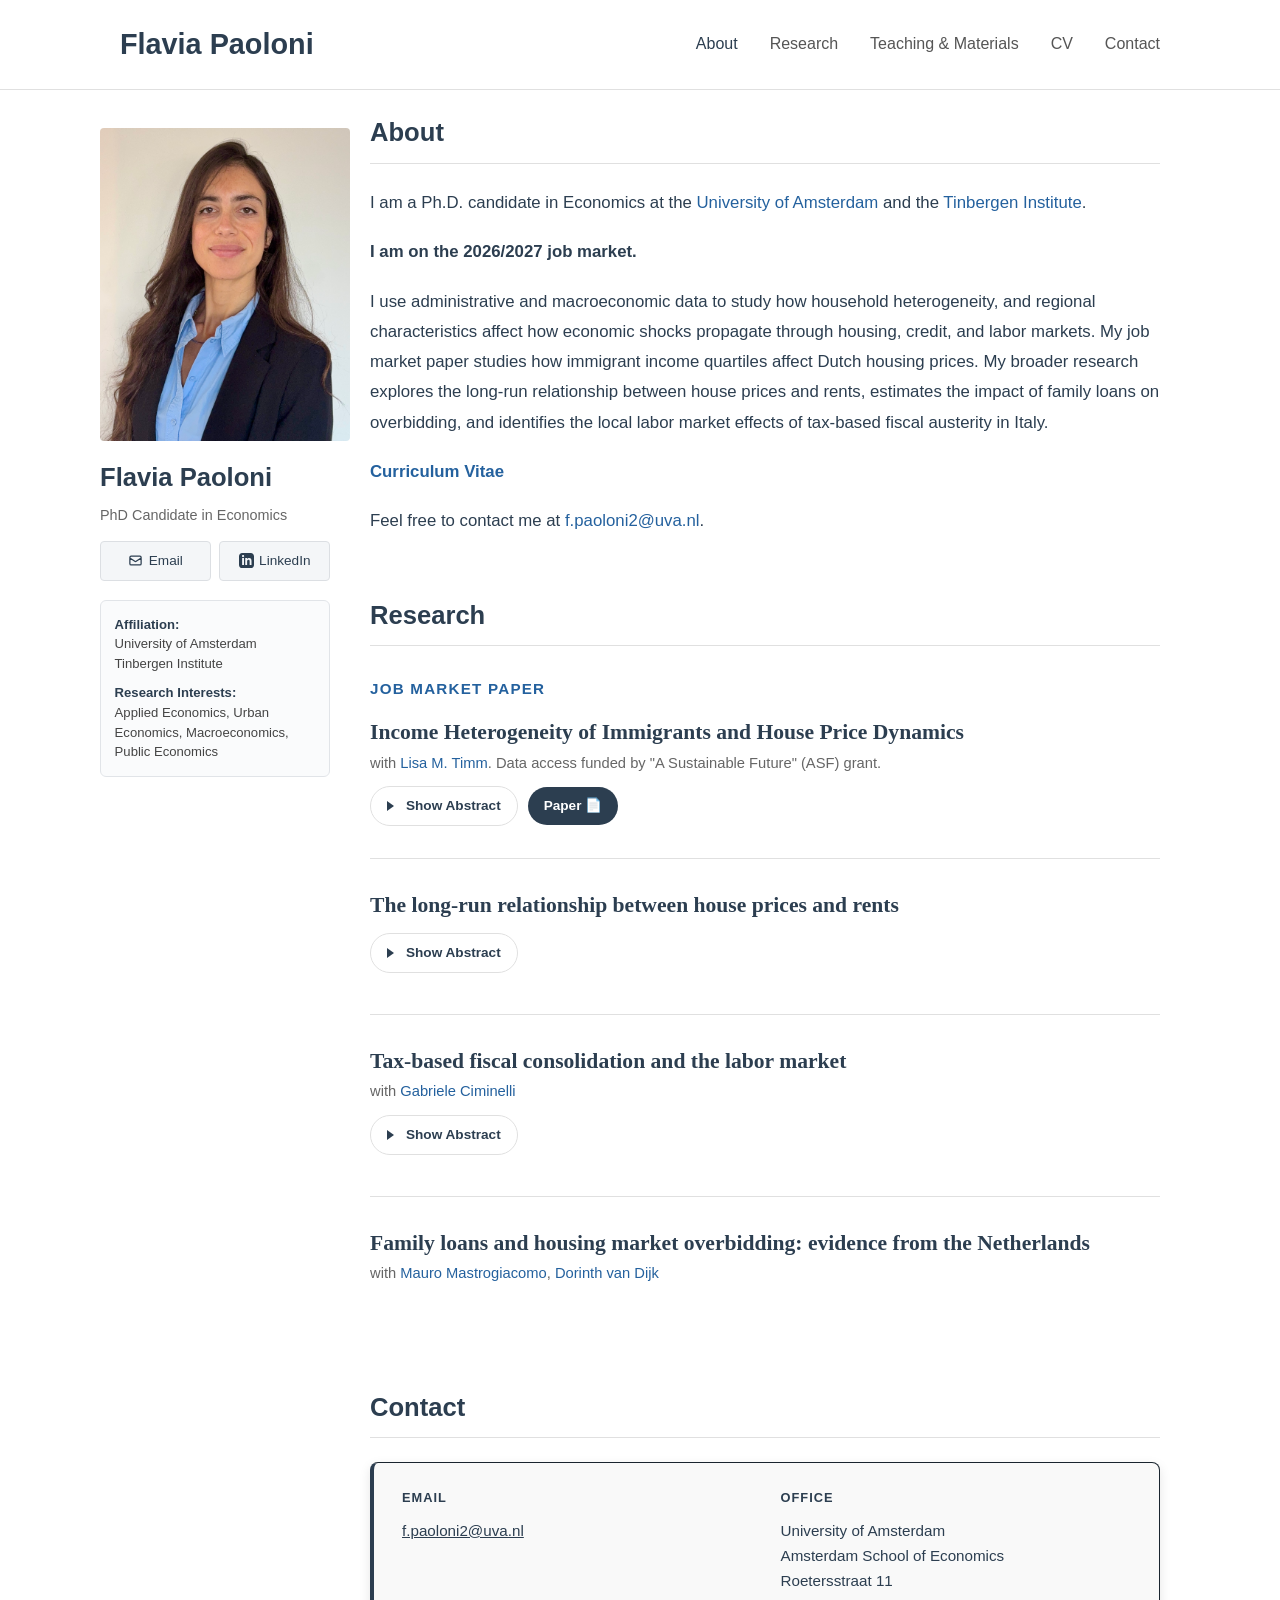
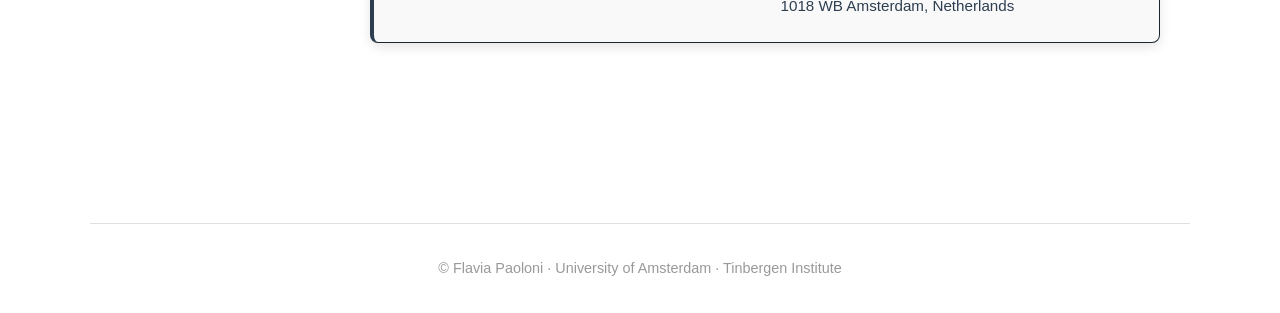
==== index.html @ c8c5df96 "Update index.html" ====
<!DOCTYPE html>
<html lang="en">
<head>
    <meta charset="UTF-8">
    <meta name="viewport" content="width=device-width, initial-scale=1.0">
    <title>Flavia Paoloni</title>
    <meta name="description" content="Flavia Paoloni - PhD Candidate in Economics at the University of Amsterdam">
    <link rel="stylesheet" href="stylesheet.css">
</head>
<body>

<!-- HEADER -->
<header>
    <div class="header-content">
        <div class="site-title"><a href="index.html">Flavia Paoloni</a></div>
        <button class="menu-toggle" onclick="toggleMenu()">☰</button>
        <nav>
            <ul id="navMenu">
                <li><a href="index.html" class="active">About</a></li>
                <li><a href="research.html">Research</a></li>
                <li><a href="teaching.html">Teaching & Materials</a></li>
                <li><a href="cv.html">CV</a></li>
                <li><a href="contact.html">Contact</a></li>
            </ul>
        </nav>
    </div>
</header>

<!-- PAGE LAYOUT -->
<div class="page-layout">

    <!-- SIDEBAR -->
    <aside class="sidebar">
        <img src="paoloni_wb_l.png" alt="Flavia Paoloni" class="profile-photo">
        <h2>Flavia Paoloni</h2>
        <p class="subtitle">PhD Candidate in Economics</p>

        <!-- Sidebar Action Buttons -->
        <div class="sidebar-buttons">
            <a class="sidebar-btn" href="mailto:f.paoloni2@uva.nl">
                <svg class="btn-icon" fill="none" stroke="currentColor" viewBox="0 0 24 24">
                    <path stroke-linecap="round" stroke-linejoin="round" stroke-width="2" d="M3 8l7.89 5.26a2 2 0 002.22 0L21 8M5 19h14a2 2 0 002-2V7a2 2 0 00-2-2H5a2 2 0 00-2 2v10a2 2 0 002 2z"/>
                </svg>
                Email
            </a>
            <a class="sidebar-btn" href="http://www.linkedin.com/in/flavia-paoloni-25b993154" target="_blank">
                <svg class="btn-icon" fill="currentColor" viewBox="0 0 24 24">
                    <path d="M19 0h-14c-2.761 0-5 2.239-5 5v14c0 2.761 2.239 5 5 5h14c2.762 0 5-2.239 5-5v-14c0-2.761-2.238-5-5-5zm-11 19h-3v-11h3v11zm-1.5-12.268c-.966 0-1.75-.79-1.75-1.764s.784-1.764 1.75-1.764 1.75.79 1.75 1.764-.783 1.764-1.75 1.764zm13.5 12.268h-3v-5.604c0-3.368-4-3.113-4 0v5.604h-3v-11h3v1.765c1.396-2.586 7-2.777 7 2.476v6.759z"/>
                </svg>
                LinkedIn
            </a>
        </div>

        <!-- Academic Info Box -->
        <div class="sidebar-box">
            <p><strong>Affiliation:</strong><br>University of Amsterdam<br>Tinbergen Institute</p>
            <p style="margin-top: 0.6rem;"><strong>Research Interests:</strong><br>Applied Economics, Urban Economics, Macroeconomics, Public Economics </p>
        </div>
    </aside>

    <!-- MAIN CONTENT -->
    <div class="content">

        <!-- ABOUT SECTION -->
        <section id="about">
            <h2>About</h2>
            <p>I am a Ph.D. candidate in Economics at the <a href="https://ase.uva.nl/content/sections/macro-and-international-economics/macro-and-international-economics.html" target="_blank">University of Amsterdam</a> and the <a href="https://tinbergen.nl/home" target="_blank">Tinbergen Institute</a>. 
                <p><strong> I am on the 2026/2027 job market.</strong> </p>
                
               <!-- My research focuses on housing markets, immigration, and fiscal policy.</p> -->
            <p>I use administrative and macroeconomic data to study how household heterogeneity, and regional characteristics affect how economic shocks propagate through housing, credit, and labor markets. 
                My job market paper studies how immigrant income quartiles affect Dutch housing prices. My broader research explores the long-run relationship between house prices and rents, estimates the impact of family loans on overbidding, and identifies the local labor market effects of tax-based fiscal austerity in Italy.</p>
               <!--  housing markets and fiscal policy. My research examines the relationship between house prices and rents, the role of socio-economic factors and credit conditions in the Dutch housing market, and the effects of tax-based consolidation on local labour markets in Italy.</p> -->
            <p> <a href="cv.html"><strong>Curriculum Vitae</strong></a></p>
            <p>Feel free to contact me at <a href="mailto:f.paoloni2@uva.nl" target="_blank">f.paoloni2@uva.nl</a>.</p>
        </section>
<!-- RESEARCH SECTION -->
<section id="research">
    <h2>Research</h2>

     <!-- JOB MARKET PAPER SUBHEADING -->
    <h3 style="font-family: var(--font-sans); font-size: 0.95rem; font-weight: 700; text-transform: uppercase; letter-spacing: 0.08em; color: var(--accent-color, #24619e); margin: 30px 0 15px;">
        Job Market Paper
    </h3>
    
   <!-- PAPER 1 -->
    <div class="paper-item">
    <!-- Paper Title -->
    <div class="paper-title">Income Heterogeneity of Immigrants and House Price Dynamics</div>
    
    <!-- Authors -->
    <div class="paper-authors">
        with <a href="https://sites.google.com/view/lmtimm/about" target="_blank">Lisa M. Timm</a>.
        Data access funded by "A Sustainable Future" (ASF) grant.
    </div>
    
    <!-- Action Buttons Row (Side-by-Side Horizontal Flex) -->
    <div class="draft-button" style="display: flex; gap: 10px; align-items: center; margin-top: 10px;">
        
        <!-- Abstract Toggle Button -->
        <div class="abstract-container" style="margin: 0; border: none; background: none; box-shadow: none;">
            <div class="abstract-header" onclick="this.classList.toggle('expanded'); var content = this.closest('.paper-item').querySelector('.abstract-content'); content.style.display = content.style.display === 'block' ? 'none' : 'block';" style="display: inline-flex; align-items: center; gap: 8px; border: 1px solid var(--border-color, #e0e0e0); border-radius: 9999px; padding: 7px 16px; background: #ffffff; cursor: pointer;">
                <span class="arrow"></span><span class="toggle-text"></span>
            </div>
        </div>

        <!-- Paper Link Button -->
        <a href="your-paper-link.pdf" class="paper-link-btn" target="_blank">Paper 📄</a>
        
    </div>
             
    <!-- Expandable Abstract Box (Appears below the buttons only when clicked) -->
    <div class="abstract-content" style="display: none; margin-top: 15px; border: 1px solid #e0e0e0; border-radius: 8px; padding: 18px 22px; background: #ffffff;">
        <p>This paper examines how the income heterogeneity of immigrants affects local house price dynamics and neighborhood composition.</p>
       This paper examines how the income composition of immigrant inflows affects local house price growth in the Netherlands. Using administrative microdata from 2006 to 2020, we distinguish immigrants into four income groups and estimate their effects on property values and transaction-based house prices.  To address potential endogeneity in residential location choices, we employ a shift-share instrumental variable strategy based on historical settlement patterns interacted with national immigration shocks by origin and income group. We find heterogeneity depending on immigrant income, geographic location, and the time horizon analyzed. 
        In the short run, middle-low-income immigrant inflows increase annual property-value growth by approximately 0.17–0.20 percentage points, while low-income inflows reduce it by approximately 0.05–0.06 percentage points.
        These patterns appear primarily in less urban municipalities. Medium-run estimates suggest weaker subsequent property-value growth, consistent with residential adjustment. Native population responses vary across immigrant income groups, but the evidence does not establish native out-migration as the primary mechanism behind the estimated house price effects. 
Overall, the findings show that aggregate estimates can mask important differences in the local housing-price effects of immigration.
    </div>
</div>
    
    <!-- PAPER 2 -->
    <div class="paper-item">
        <div class="paper-title">The long-run relationship between house prices and rents</div>
        <div class="paper-authors"></div>
        
        <!-- Action Buttons Row -->
        <div class="draft-button">
            <!-- Abstract Toggle Button -->
            <div class="abstract-container" style="margin: 0; display: inline-block; border: none; background: none; box-shadow: none;">
                <div class="abstract-header" onclick="this.classList.toggle('expanded'); var content = this.closest('.paper-item').querySelector('.abstract-content'); content.style.display = content.style.display === 'block' ? 'none' : 'block';" style="border: white-space: nowrap; 1px solid var(--border-color); border-radius: 9999px; padding: 7px 16px; background: var(--primary-bg);">
                    <span class="arrow"></span><span class="toggle-text"></span>
                </div>
            </div>
        </div>
               
        <!-- Expandable Abstract Content Box -->
        <div class="abstract-content" style="margin-top: 15px; display: none; border: 1px solid var(--border-color); border-radius: 8px; padding: 18px 22px; background: #ffffff;">
            <p>I test whether house prices and rents are related in the long and short run using a new quarterly dataset for 18 OECD countries from 1968 to 2021. If agents treat houses as assets, annual rents correspond to the yearly net present value of house expenses, a function of prices. It follows that house prices and rents should be positively related. I find evidence of cointegration in only half of countries using Johansen tests. I observe a negative response of rents to a positive shock in house prices. Two factors might explain these results: heterogeneity in house quality reducing dwellings' comparability, and rental sector size relieving demand pressure on rental prices.</p>
            
        </div>
    </div>

    <!-- PAPER 3 -->
    <div class="paper-item">
        <div class="paper-title">Tax-based fiscal consolidation and the labor market</div>
        <div class="paper-authors">
            with <a href="https://sites.google.com/view/gabrieleciminelli" target="_blank">Gabriele Ciminelli</a>
        </div>
        
        <!-- Action Buttons Row -->
        <div class="draft-button">
            <!-- Abstract Toggle Button -->
            <div class="abstract-container" style="margin: 0; display: inline-block; border: none; background: none; box-shadow: none;">
                <div class="abstract-header" onclick="this.classList.toggle('expanded'); var content = this.closest('.paper-item').querySelector('.abstract-content'); content.style.display = content.style.display === 'block' ? 'none' : 'block';" style="border: 1px solid var(--border-color); border-radius: 9999px; padding: 7px 16px; background: var(--primary-bg);">
                    <span class="arrow"></span><span class="toggle-text"></span>
                </div>
            </div>
        </div>
               
        <!-- Expandable Abstract Content Box -->
        <div class="abstract-content" style="margin-top: 15px; display: none; border: 1px solid var(--border-color); border-radius: 8px; padding: 18px 22px; background: #ffffff;">
            <p>This paper examines the labor market consequences of tax-based fiscal consolidation in Italy over the period 2006–2019. Exploiting municipality-level data on personal income tax declarations and labor market outcomes across 610 local labor markets (LLMs), combined with the narrative fiscal shock series of Alesina, Favero, and Giavazzi (2020), we estimate impulse response functions using local projections instrumented by a Bartik shift-share design. Our identification strategy leverages cross-sectional variation in pre-existing tax intensity interacted with nationally-determined consolidation shocks, isolating the causal effects of direct tax increases from endogenous responses to local business cycles. The results reveal a one-percentage-point increase in direct taxes raises unemployment and suppresses employment rates over a four-year horizon.</p>
        </div>
    </div>

    <!-- PAPER 4 -->
    <div class="paper-item">
        <div class="paper-title">Family loans and housing market overbidding: evidence from the Netherlands</div>
        <div class="paper-authors">
            with <a href="https://sites.google.com/view/mauromastrogiacomo/home" target="_blank">Mauro Mastrogiacomo</a>, <a href="https://www.dnb.nl/en/research/personal-pages/dorinth-van-dijk/" target="_blank">Dorinth van Dijk</a>
        </div>


    </div>

</section>

        <!-- CONTACT SECTION -->
        <section id="contact">
            <h2>Contact</h2>
            <div class="contact-card">
                <div class="contact-item">
                    <h3>Email</h3>
                    <p><a href="mailto:f.paoloni2@uva.nl">f.paoloni2@uva.nl</a></p>
                </div>
                <div class="contact-item">
                    <h3>Office</h3>
                    <p>
                        University of Amsterdam<br>
                        Amsterdam School of Economics<br>
                        Roetersstraat 11<br>
                        1018 WB Amsterdam, Netherlands
                    </p>
                </div>
            </div>
        </section>

    </div><!-- /.content -->
</div><!-- /.page-layout -->

<footer>
    © Flavia Paoloni · University of Amsterdam · Tinbergen Institute
</footer>

<script>
    // 1. Mobile navigation menu toggle
    function toggleMenu() {
        var menu = document.getElementById('navMenu');
        if (menu) {
            menu.classList.toggle('active');
        }
    }

    // 2. Click-only abstract toggle logic
    document.addEventListener('click', function(e) {
        const toggle = e.target.closest('.abstract-toggle');
        if (toggle) {
            e.preventDefault();
            const paperItem = toggle.closest('.paper-item');
            if (paperItem) {
                paperItem.classList.toggle('open');
            }
        }
    });
</script>

</body>
</html>
---- stylesheet.css ----
/* ==========================================================================
   1. RESET & BASE STYLES
   ========================================================================== */
* {
    margin: 0;
    padding: 0;
    box-sizing: border-box;
}

html {
    scroll-behavior: smooth;
    overflow-y: scroll; /* Prevents layout shifting when switching pages */
}

body {
    font-family: -apple-system, BlinkMacSystemFont, "Segoe UI", Roboto, "Helvetica Neue", Arial, sans-serif;
    line-height: 1.75;
    color: #2c3e50;
    background-color: #ffffff;
    -webkit-font-smoothing: antialiased;
    -moz-osx-font-smoothing: grayscale;
}


/* ==========================================================================
   2. HEADER & NAVIGATION
   ========================================================================== */
header {
    background-color: #ffffff;
    border-bottom: 1px solid #e0e0e0;
    position: fixed;
    top: 0;
    left: 0;
    right: 0;
    z-index: 1000;
}

.header-content {
    max-width: 1100px;
    margin: 0 auto;
    padding: 1.2rem 30px;
    display: flex;
    justify-content: space-between;
    align-items: center;
}

.site-title {
    font-size: 1.8rem;
    font-weight: 600;
    color: #2c3e50;
}

.site-title a {
    text-decoration: none;
    color: inherit;
}

nav ul {
    list-style: none;
    display: flex;
    gap: 2rem;
}

nav a {
    text-decoration: none;
    color: #555555;
    font-size: 1rem;
    transition: color 0.3s;
}

nav a:hover,
nav a.active {
    color: #2c3e50;
    font-weight: normal;
}

.menu-toggle {
    display: none;
    background: none;
    border: none;
    font-size: 1.5rem;
    cursor: pointer;
    color: #2c3e50;
}


/* ==========================================================================
   3. PAGE LAYOUT & SIDEBAR
   ========================================================================== */
.page-layout {
    display: flex;
    max-width: 1100px;
    margin: 0 auto;
    padding-top: 5rem;
    align-items: flex-start;
    justify-content: flex-start;
    gap: 20px;
}

.sidebar {
    width: 250px;
    padding: 40px 10px 30px 10px;
    position: sticky;
    top: 5.5rem;
    align-self: flex-start;
    flex-shrink: 0;
    text-align: left;
}

.profile-photo {
    width: 250px;
    max-width: 300px;
    height: auto;
    border-radius: 4px;
    margin-bottom: 14px;
    display: block;
    object-fit: cover;
}

.sidebar h2 {
    font-size: 1.6rem;
    font-weight: 600;
    color: #2c3e50;
    margin-bottom: 0.2rem;
}

.sidebar .subtitle {
    font-size: 0.9rem;
    color: #666666;
    margin-bottom: 0.6rem;
}

/* Sidebar Action Buttons */
.sidebar-buttons {
    display: flex;
    gap: 0.5rem;
    margin-top: 0.8rem;
    margin-bottom: 1.2rem;
    width: 100%;
}

.sidebar-btn {
    display: inline-flex;
    align-items: center;
    justify-content: center;
    gap: 0.35rem;
    flex: 1;
    padding: 0.45rem 0.6rem;
    background-color: #f4f6f8;
    color: #2c3e50;
    border: 1px solid #dcdfe3;
    border-radius: 4px;
    font-size: 0.85rem;
    font-weight: 500;
    text-decoration: none;
    transition: all 0.2s ease;
}

.sidebar-btn:hover {
    background-color: #24619e; */3498db */
    color: #ffffff;
    border-color: #24619e;
}

.btn-icon {
    width: 15px;
    height: 15px;
    flex-shrink: 0;
}

/* Academic Info Card under profile photo */
.sidebar-box {
    background-color: #fafbfc;
    border: 1px solid #e1e4e8;
    border-radius: 6px;
    padding: 0.85rem;
    font-size: 0.82rem;
    line-height: 1.5;
    color: #444;
}

.sidebar-box strong {
    color: #2c3e50;
}

/* Old Contact Icons (if used elsewhere) */
.contact-icons {
    display: flex;
    flex-direction: row;
    justify-content: center !important;
    align-items: center;
    gap: 0.8rem;
    margin-top: 0.5rem;
    width: 100% !important;
    text-align: center !important;
}

.contact-icon {
    width: 26px;
    height: 26px;
    flex-shrink: 0;
    transition: opacity 0.2s;
}

.contact-icon:hover {
    opacity: 0.75;
}


/* ==========================================================================
   4. MAIN CONTENT AREA & SECTIONS
   ========================================================================== */
.content {
    flex: 1;
    padding: 30px 20px 60px 10px;
    max-width: 820px;
}

section {
    margin-bottom: 3.5rem;
    scroll-margin-top: 6rem;
}

section h2 {
    font-size: 1.6rem;
    font-weight: 600;
    color: #2c3e50;
    margin-bottom: 1.5rem;
    padding-bottom: 0.5rem;
    border-bottom: 1px solid #e0e0e0;
}

.content p {
    font-size: 1.05rem;
    line-height: 1.8;
    margin-bottom: 1.2rem;
    color: #2c3e50;
}

.content a {
    color: #24619e;
    text-decoration: none;
}

.content a:hover {
    text-decoration: underline;
}

/* ==========================================================================
   RESEARCH & PAPER ITEMS (White Background & Modern Clean Integration)
   ========================================================================== */

/* Force clean white background across the layout */
html.modern-layout,
.modern-body,
body {
  background-color: #ffffff !important;
  --primary-bg: #ffffff !important;
  --secondary-bg: #f9f9f9 !important;
  --tertiary-bg: #f1f3f5 !important;
  --border-color: #e0e0e0 !important;
}

.paper-item {
  margin-bottom: 2.5rem;
  padding-bottom: 2rem;
  border-bottom: 1px solid var(--border-color);
  transition: all 0.3s ease;
}

.paper-item:last-child {
  border-bottom: none;
  margin-bottom: 0;
}

/* Big, prominent paper title */
.paper-title {
  font-family: var(--font-serif, Georgia, serif);
  font-size: 1.35rem; /* Made larger and bolder */
  font-weight: 700;
  color: #2c3e50;
  margin-bottom: 0.35rem;
  line-height: 1.35;
}

.paper-title a {
  color: inherit;
  text-decoration: none;
}

.paper-title a:hover {
  color: #24619e;
}

.paper-authors {
  font-family: -apple-system, BlinkMacSystemFont, "Segoe UI", Roboto, sans-serif;
  color: #666666;
  font-size: 0.92rem;
  margin-bottom: 0.8rem;
  line-height: 1.4;
}

.paper-authors a {
  color: #24619e;
  text-decoration: none;
}

.paper-authors a:hover {
  text-decoration: underline;
}

/* Abstract Container & Toggles placed right under the title/authors */
.abstract-container {
  margin: 12px 0 0 0;
  border: 1px solid #e0e0e0;
  border-radius: 8px;
  background: #fdfdfd;
  transition: all 0.3s ease;
  overflow: hidden;
  box-shadow: 0 2px 6px rgba(0, 0, 0, 0.03);
}

.abstract-container:hover {
  border-color: #24619e;
}

.abstract-header {
  padding: 10px 16px;
  cursor: pointer;
  font-family: -apple-system, BlinkMacSystemFont, "Segoe UI", Roboto, sans-serif;
  font-weight: 600;
  font-size: 0.88rem;
  color: #2c3e50;
  display: flex;
  align-items: center;
  gap: 8px;
  transition: background 0.2s, color 0.2s;
  user-select: none;
  background: #f8f9fa;
}

.abstract-header:hover {
  background: #f1f3f5;
  color: #24619e;
}

.abstract-header .arrow {
  width: 0;
  height: 0;
  border-top: 5px solid transparent;
  border-bottom: 5px solid transparent;
  border-left: 7px solid #2c3e50;
  display: inline-block;
  vertical-align: middle;
  transition: transform 0.2s ease-in-out;
  margin-right: 4px;
}

.abstract-header.expanded .arrow {
  transform: rotate(90deg);
}

/* Abstract Content Body */
.abstract-content {
  display: none;
  padding: 18px 22px;
  font-family: var(--font-serif, Georgia, serif);
  color: #444444;
  font-size: 1.02rem;
  line-height: 1.7;
  text-align: justify;
  background-color: #ffffff;
  border-top: 1px solid #e0e0e0;
}

/* Research Plots & Figures inside abstracts */
.abstract-figure,
.paper-plot-img {
  margin: 16px auto 8px;
  text-align: center;
  max-width: 100%;
}

.abstract-figure img,
.paper-plot-img img {
  display: block;
  width: 100%;
  max-width: 500px;
  height: auto;
  margin: 0 auto;
  border-radius: 6px;
  border: 1px solid #e0e0e0;
  box-shadow: 0 4px 12px rgba(0, 0, 0, 0.06);
}

/* ==========================================================================
   PAPER BANNER & TOGGLE STYLING
   ========================================================================== */

/* ==========================================================================
   PAPER TOGGLE STYLING (Strictly Left-Aligned)
   ========================================================================== */

.paper-item {
  margin-bottom: 2rem;
}

.abstract-container {
  margin: 12px 0 0 0;
  border: 1px solid #e0e0e0;
  border-radius: 8px;
  background: #fdfdfd;
  transition: all 0.3s ease;
  overflow: hidden;
  box-shadow: 0 2px 6px rgba(0, 0, 0, 0.03);
}

.abstract-container:hover {
  border-color: #24619e;
}

.abstract-header {
  padding: 10px 16px;
  cursor: pointer;
  font-family: -apple-system, BlinkMacSystemFont, "Segoe UI", Roboto, sans-serif;
  font-weight: 600;
  font-size: 0.88rem;
  color: #2c3e50;
  display: flex;
  align-items: center;
  justify-content: flex-start !important; /* Forces all children to the left */
  gap: 8px;
  transition: background 0.2s, color 0.2s;
  user-select: none;
  background: #f8f9fa;
  width: 100%;
}

.abstract-header:hover {
  background: #f1f3f5;
  color: #24619e;
}


.abstract-header .arrow {
  width: 0;
  height: 0;
  border-top: 5px solid transparent;
  border-bottom: 5px solid transparent;
  border-left: 7px solid #2c3e50;
  display: inline-block;
  vertical-align: middle;
  transition: transform 0.2s ease-in-out;
  margin-right: 4px;
  flex-shrink: 0;
}

.abstract-header.expanded .arrow {
  transform: rotate(90deg);
}

.abstract-content {
  display: none;
  padding: 18px 22px;
  font-family: var(--font-serif, Georgia, serif);
  color: #444444;
  font-size: 1.02rem;
  line-height: 1.7;
  text-align: justify;
  background-color: #ffffff;
  border-top: 1px solid #e0e0e0;
}

/* Shared styling for both the abstract toggle and draft button */
.action-btn, 
.abstract-header {
  display: inline-flex;
  align-items: center;
  gap: 8px;
  padding: 8px 16px;
  font-family: -apple-system, BlinkMacSystemFont, "Segoe UI", Roboto, sans-serif;
  font-weight: 600;
  font-size: 0.85rem;
  color: #2c3e50;
  background: #f8f9fa;
  border: 1px solid #e0e0e0;
  border-radius: 8px;
  cursor: pointer;
  text-decoration: none;
  transition: all 0.2s ease;
  user-select: none;
}

.action-btn:hover, 
.abstract-header:hover {
  background: #f1f3f5;
  color: #24619e;
  border-color: #24619e;
}

/* Research Paper Link Button (Matches CV Button style) */
.paper-link-btn {
  display: inline-flex;
  align-items: center;
  background-color: #2c3e50 !important;
  color: #ffffff !important;
  padding: 7px 16px; /* Slightly compact for the paper action row */
  border-radius: 9999px !important; /* Fully rounded pill style */
  text-decoration: none;
  font-family: -apple-system, BlinkMacSystemFont, "Segoe UI", Roboto, sans-serif;
  font-weight: 600;
  font-size: 0.85rem;
  transition: background-color 0.2s ease;
}

.paper-link-btn:hover {
  background-color: #1a252f !important;
  color: #ffffff !important;
}
/* --- Desktop Default --- */
.abstract-header .toggle-text::before {
    content: "Show Abstract";
}

.abstract-header.expanded .toggle-text::before {
    content: "Hide Abstract";
}
/* ==========================================================================
   6. CV PAGE STYLING
   ========================================================================== */
.cv-container {
    max-width: 800px;
    margin: 0 auto;
    padding: 20px 0;
}

/* CV Download Button (Updated to round pill shape) */
.cv-download-btn {
  display: inline-flex;
  align-items: center;
  background-color: #2c3e50 !important;
  color: #ffffff !important;
  padding: 10px 20px;
  border-radius: 9999px !important; /* Fully rounded pill style */
  text-decoration: none;
  font-weight: 600;
  font-size: 0.95rem;
  transition: background-color 0.2s ease;
}

.cv-download-btn:hover {
  background-color: #1a252f !important;
  color: #ffffff !important;
}

.pdf-wrapper {
    width: 100%;
    margin-top: 1rem;
}

.cv-section-title {
    font-size: 1.3rem;
    font-weight: 600;
    color: #2c3e50;
    margin-top: 2rem;
    margin-bottom: 1rem;
    border-bottom: 1px solid #e0e0e0;
    padding-bottom: 0.3rem;
}


/* ==========================================================================
   7. CONTACT SECTION & CARDS
   ========================================================================== */
.contact-card {
    background-color: #f9f9f9;
    border: 1px solid #1a252f;
    border-left: 4px solid #2c3e50;
    border-radius: 8px;
    padding: 24px 28px;
    display: grid;
    grid-template-columns: 1fr 1fr;
    gap: 28px;
    box-shadow: 0 4px 12px rgba(0, 0, 0, 0.1);
    color: #2c3e50;
}

.contact-item h3 {
    margin: 0 0 8px 0;
    font-size: 0.8rem;
    text-transform: uppercase;
    letter-spacing: 0.08em;
    color: #2c3e50;
    font-family: -apple-system, BlinkMacSystemFont, "Segoe UI", Roboto, sans-serif;
    font-weight: 700;
}

.contact-item p {
    margin: 0;
    font-size: 0.95rem;
    line-height: 1.65;
    color: #2c3e50;
}

.contact-item a {
    color: #2c3e50;
    text-decoration: underline;
    font-weight: 500;
    transition: opacity 0.2s ease;
}

.contact-item a:hover {
    opacity: 0.85;
}


/* ==========================================================================
   8. FOOTER
   ========================================================================== */
footer {
    max-width: 1100px;
    margin: 4rem auto 0;
    padding: 2rem 30px;
    text-align: center;
    border-top: 1px solid #e0e0e0;
    color: #999999;
    font-size: 0.9rem;
}


/* ==========================================================================
   2. MOBILE RESPONSIVE STYLES (Properly unified block)
   ========================================================================== */
/* ==========================================================================
   MOBILE RESPONSIVE STYLES
   ========================================================================== */
@media (max-width: 768px) {

    .header-content {
        padding: 1rem;
    }

    .menu-toggle {
        display: block;
        cursor: pointer;
    }

    nav ul {
        display: none;
        position: absolute;
        top: 100%;
        left: 0;
        right: 0;
        background: #ffffff;
        flex-direction: column;
        padding: 1rem 1.5rem;
        box-shadow: 0 4px 10px rgba(0,0,0,0.1);
        gap: 0;
        border-bottom: 1px solid #e0e0e0;
        z-index: 999;
    }

    nav ul.active {
        display: flex;
    }

    nav li {
        padding: 0.8rem 0;
        border-bottom: 1px solid #f0f0f0;
    }

    nav li:last-child {
        border-bottom: none;
    }

    .page-layout {
        flex-direction: column;
        padding-top: 4rem;
        gap: 0;
    }

    .sidebar {
        width: 100%;
        position: static;
        padding: 2rem 20px 1rem;
        text-align: center;
        border-bottom: 1px solid #e0e0e0;
    }

    .profile-photo {
        margin: 0 auto 12px;
        width: 180px;
    }

    .sidebar-buttons {
        justify-content: center;
        max-width: 280px;
        margin: 0.8rem auto 1rem;
    }

    .sidebar-box {
        max-width: 280px;
        margin: 0 auto;
        text-align: left;
    }

    /* CV Mobile Adjustments */
    .cv-table, .cv-table tr, .cv-table td {
        display: block;
        width: 100% !important;
    }
    
    .cv-table td {
        padding: 4px 0 !important;
    }

    .cv-section {
        margin-bottom: 1.5rem;
    }
    
    .cv-row {
        display: flex;
        flex-direction: column;
        margin-bottom: 1rem;
    }

    .cv-date {
        font-weight: bold;
        color: #555;
        margin-bottom: 0.2rem;
    }

    .pdf-wrapper {
        display: none;
    }

    .cv-download-btn {
        display: block;
        text-align: center;
        width: 100%;
        box-sizing: border-box;
    }

    /* --- RESEARCH & BANNER MOBILE ADJUSTMENTS --- */
    .paper-item {
        margin-bottom: 1.5rem;
    }

    /* Adjust abstract banner box for phone screens */
    .abstract-header {
        padding: 12px 14px;
        flex-direction: column; /* Stacks title & toggle neatly on narrow screens */
        align-items: flex-start;
        gap: 8px;
    }

    .banner-title {
        font-size: 1.05rem;
        line-height: 1.35;
    }

    .banner-authors {
        font-size: 0.82rem;
    }

    .toggle-action {
        align-self: flex-start;
        font-size: 0.75rem;
        margin-top: 2px;
    }

    .abstract-content,
    .abstract {
        padding: 14px 16px;
        font-size: 0.95rem;
        line-height: 1.6;
    }

    /* Force research plots to scale smoothly within mobile margins */
    .paper-plot-img,
    .abstract-figure {
        width: 100%;
        max-width: 100%;
        margin: 12px 0 0;
    }

    .protected-plot,
    .paper-plot-img img {
        width: 100%;
        height: auto;
        max-width: 100%;
    }

   .draft-button {
        flex-wrap: nowrap !important;
        gap: 8px !important;
    }

    /* Ensure the abstract button stays horizontal inside (no vertical stacking) */
    .abstract-header {
        flex-direction: row !important;
        padding: 6px 12px !important;
        font-size: 0.8rem !important;
    }

   .abstract-header {
        flex-direction: row !important;
        align-items: center !important;
        padding: 8px 14px !important;
        font-size: 0.82rem !important;
        gap: 8px !important;
    }

    /* Override the text to always just be "Abstract" on mobile */
    .abstract-header .toggle-text::before,
    .abstract-header.expanded .toggle-text::before {
        content: "Abstract" !important;
    }
    /* ------------------------------------------ */

    /* Adjust the paper link button to match size nicely on mobile */
    .paper-link-btn {
        padding: 6px 12px !important;
        font-size: 0.8rem !important;
        white-space: nowrap;
    }
   
    /* --- CONTACT CARD MOBILE ADJUSTMENTS --- */
    .contact-card {
        grid-template-columns: 1fr;
        gap: 20px;
        padding: 20px 18px;
        width: 100%;
        box-sizing: border-box;
    }

    .contact-icons {
        justify-content: center;
    }

    .content {
        padding: 2rem 15px 3rem;
        max-width: 100%;
        margin-left: 0;
    }

    section h2 {
        font-size: 1.4rem;
    }
}
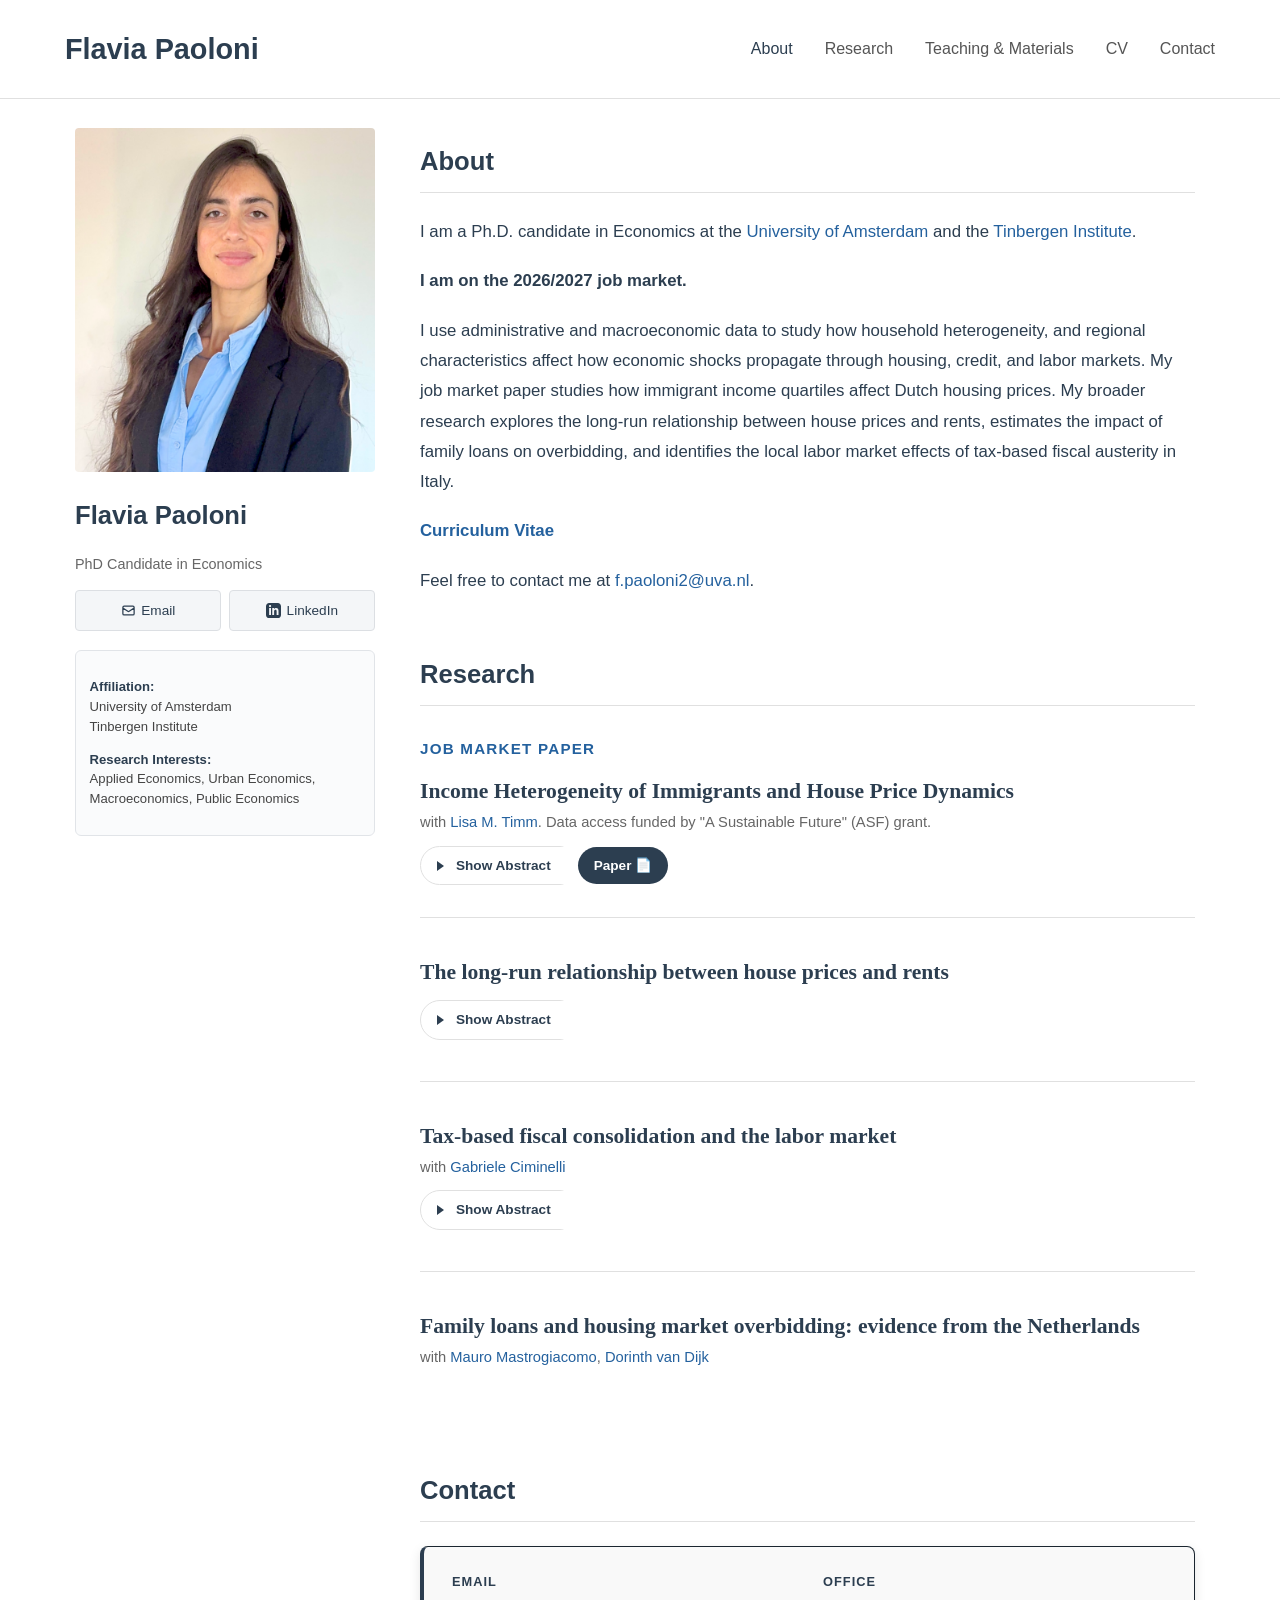
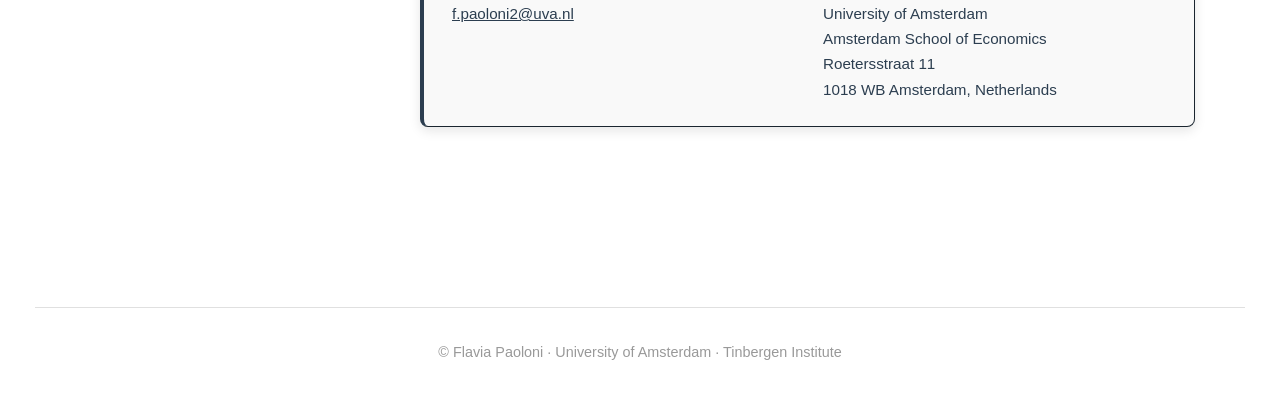
==== commit defc4823: "Update profile photo in sidebar" ====
--- a/index.html
+++ b/index.html
@@ -31,7 +31,7 @@
 
     <!-- SIDEBAR -->
     <aside class="sidebar">
-        <img src="paoloni_wb_l.png" alt="Flavia Paoloni" class="profile-photo">
+        <img src="website.png" alt="Flavia Paoloni" class="profile-photo">
         <h2>Flavia Paoloni</h2>
         <p class="subtitle">PhD Candidate in Economics</p>
 
--- a/stylesheet.css
+++ b/stylesheet.css
@@ -1,8 +1,7 @@
-
 /* ==========================================================================
    1. RESET & BASE STYLES
    ========================================================================== */
-* {
+- {
     margin: 0;
     padding: 0;
     box-sizing: border-box;
@@ -37,7 +36,7 @@
 }
 
 .header-content {
-    max-width: 1100px;
+    max-width: 1150px; /* Increased to fit the wider sidebar */
     margin: 0 auto;
     padding: 1.2rem 30px;
     display: flex;
@@ -90,16 +89,16 @@
    ========================================================================== */
 .page-layout {
     display: flex;
-    max-width: 1100px;
+    max-width: 1150px; /* Increased to fit the wider sidebar */
     margin: 0 auto;
     padding-top: 5rem;
     align-items: flex-start;
     justify-content: flex-start;
-    gap: 20px;
+    gap: 25px; /* Slightly increased gap for visual balance */
 }
 
 .sidebar {
-    width: 250px;
+    width: 300px; /* INCREASED FROM 250px to 300px (adjust as needed) */
     padding: 40px 10px 30px 10px;
     position: sticky;
     top: 5.5rem;
@@ -109,7 +108,7 @@
 }
 
 .profile-photo {
-    width: 250px;
+    width: 100%; /* Automatically scales to fill the new sidebar width */
     max-width: 300px;
     height: auto;
     border-radius: 4px;
@@ -158,7 +157,7 @@
 }
 
 .sidebar-btn:hover {
-    background-color: #24619e; */3498db */
+    background-color: #24619e;
     color: #ffffff;
     border-color: #24619e;
 }
@@ -277,7 +276,7 @@
 /* Big, prominent paper title */
 .paper-title {
   font-family: var(--font-serif, Georgia, serif);
-  font-size: 1.35rem; /* Made larger and bolder */
+  font-size: 1.35rem;
   font-weight: 700;
   color: #2c3e50;
   margin-bottom: 0.35rem;
@@ -326,25 +325,30 @@
 }
 
 .abstract-header {
-  padding: 10px 16px;
-  cursor: pointer;
-  font-family: -apple-system, BlinkMacSystemFont, "Segoe UI", Roboto, sans-serif;
-  font-weight: 600;
-  font-size: 0.88rem;
-  color: #2c3e50;
-  display: flex;
-  align-items: center;
-  gap: 8px;
-  transition: background 0.2s, color 0.2s;
-  user-select: none;
-  background: #f8f9fa;
+    display: inline-flex;
+    align-items: center;
+    justify-content: flex-start;
+    gap: 8px;
+    padding: 8px 16px;
+    font-family: -apple-system, BlinkMacSystemFont, "Segoe UI", Roboto, sans-serif;
+    font-weight: 600;
+    font-size: 0.85rem;
+    color: #2c3e50;
+    background: #f8f9fa;
+    border: 1px solid #e0e0e0;
+    border-radius: 8px;
+    cursor: pointer;
+    text-decoration: none;
+    transition: all 0.2s ease;
+    user-select: none;
+    max-width: 100%;
 }
 
 .abstract-header:hover {
-  background: #f1f3f5;
-  color: #24619e;
-}
-
+    background: #f1f3f5;
+    color: #24619e;
+    border-color: #24619e;
+}
 .abstract-header .arrow {
   width: 0;
   height: 0;
@@ -395,81 +399,12 @@
 }
 
 /* ==========================================================================
-   PAPER BANNER & TOGGLE STYLING
-   ========================================================================== */
-
-/* ==========================================================================
    PAPER TOGGLE STYLING (Strictly Left-Aligned)
    ========================================================================== */
 
-.paper-item {
-  margin-bottom: 2rem;
-}
-
-.abstract-container {
-  margin: 12px 0 0 0;
-  border: 1px solid #e0e0e0;
-  border-radius: 8px;
-  background: #fdfdfd;
-  transition: all 0.3s ease;
-  overflow: hidden;
-  box-shadow: 0 2px 6px rgba(0, 0, 0, 0.03);
-}
-
-.abstract-container:hover {
-  border-color: #24619e;
-}
-
 .abstract-header {
-  padding: 10px 16px;
-  cursor: pointer;
-  font-family: -apple-system, BlinkMacSystemFont, "Segoe UI", Roboto, sans-serif;
-  font-weight: 600;
-  font-size: 0.88rem;
-  color: #2c3e50;
-  display: flex;
-  align-items: center;
-  justify-content: flex-start !important; /* Forces all children to the left */
-  gap: 8px;
-  transition: background 0.2s, color 0.2s;
-  user-select: none;
-  background: #f8f9fa;
+  justify-content: flex-start !important;
   width: 100%;
-}
-
-.abstract-header:hover {
-  background: #f1f3f5;
-  color: #24619e;
-}
-
-
-.abstract-header .arrow {
-  width: 0;
-  height: 0;
-  border-top: 5px solid transparent;
-  border-bottom: 5px solid transparent;
-  border-left: 7px solid #2c3e50;
-  display: inline-block;
-  vertical-align: middle;
-  transition: transform 0.2s ease-in-out;
-  margin-right: 4px;
-  flex-shrink: 0;
-}
-
-.abstract-header.expanded .arrow {
-  transform: rotate(90deg);
-}
-
-.abstract-content {
-  display: none;
-  padding: 18px 22px;
-  font-family: var(--font-serif, Georgia, serif);
-  color: #444444;
-  font-size: 1.02rem;
-  line-height: 1.7;
-  text-align: justify;
-  background-color: #ffffff;
-  border-top: 1px solid #e0e0e0;
 }
 
 /* Shared styling for both the abstract toggle and draft button */
@@ -499,14 +434,14 @@
   border-color: #24619e;
 }
 
-/* Research Paper Link Button (Matches CV Button style) */
+/* Research Paper Link Button */
 .paper-link-btn {
   display: inline-flex;
   align-items: center;
   background-color: #2c3e50 !important;
   color: #ffffff !important;
-  padding: 7px 16px; /* Slightly compact for the paper action row */
-  border-radius: 9999px !important; /* Fully rounded pill style */
+  padding: 7px 16px;
+  border-radius: 9999px !important;
   text-decoration: none;
   font-family: -apple-system, BlinkMacSystemFont, "Segoe UI", Roboto, sans-serif;
   font-weight: 600;
@@ -518,6 +453,7 @@
   background-color: #1a252f !important;
   color: #ffffff !important;
 }
+
 /* --- Desktop Default --- */
 .abstract-header .toggle-text::before {
     content: "Show Abstract";
@@ -526,6 +462,8 @@
 .abstract-header.expanded .toggle-text::before {
     content: "Hide Abstract";
 }
+
+
 /* ==========================================================================
    6. CV PAGE STYLING
    ========================================================================== */
@@ -535,14 +473,14 @@
     padding: 20px 0;
 }
 
-/* CV Download Button (Updated to round pill shape) */
+/* CV Download Button */
 .cv-download-btn {
   display: inline-flex;
   align-items: center;
   background-color: #2c3e50 !important;
   color: #ffffff !important;
   padding: 10px 20px;
-  border-radius: 9999px !important; /* Fully rounded pill style */
+  border-radius: 9999px !important;
   text-decoration: none;
   font-weight: 600;
   font-size: 0.95rem;
@@ -619,7 +557,7 @@
    8. FOOTER
    ========================================================================== */
 footer {
-    max-width: 1100px;
+    max-width: 1150px; /* Increased to match header/layout */
     margin: 4rem auto 0;
     padding: 2rem 30px;
     text-align: center;
@@ -630,10 +568,7 @@
 
 
 /* ==========================================================================
-   2. MOBILE RESPONSIVE STYLES (Properly unified block)
-   ========================================================================== */
-/* ==========================================================================
-   MOBILE RESPONSIVE STYLES
+   9. MOBILE RESPONSIVE STYLES
    ========================================================================== */
 @media (max-width: 768px) {
 
@@ -747,27 +682,17 @@
         margin-bottom: 1.5rem;
     }
 
-    /* Adjust abstract banner box for phone screens */
     .abstract-header {
-        padding: 12px 14px;
-        flex-direction: column; /* Stacks title & toggle neatly on narrow screens */
-        align-items: flex-start;
-        gap: 8px;
-    }
-
-    .banner-title {
-        font-size: 1.05rem;
-        line-height: 1.35;
-    }
-
-    .banner-authors {
-        font-size: 0.82rem;
-    }
-
-    .toggle-action {
-        align-self: flex-start;
-        font-size: 0.75rem;
-        margin-top: 2px;
+        flex-direction: row !important;
+        align-items: center !important;
+        padding: 8px 14px !important;
+        font-size: 0.82rem !important;
+        gap: 8px !important;
+    }
+
+    .abstract-header .toggle-text::before,
+    .abstract-header.expanded .toggle-text::before {
+        content: "Abstract" !important;
     }
 
     .abstract-content,
@@ -777,7 +702,6 @@
         line-height: 1.6;
     }
 
-    /* Force research plots to scale smoothly within mobile margins */
     .paper-plot-img,
     .abstract-figure {
         width: 100%;
@@ -792,34 +716,6 @@
         max-width: 100%;
     }
 
-   .draft-button {
-        flex-wrap: nowrap !important;
-        gap: 8px !important;
-    }
-
-    /* Ensure the abstract button stays horizontal inside (no vertical stacking) */
-    .abstract-header {
-        flex-direction: row !important;
-        padding: 6px 12px !important;
-        font-size: 0.8rem !important;
-    }
-
-   .abstract-header {
-        flex-direction: row !important;
-        align-items: center !important;
-        padding: 8px 14px !important;
-        font-size: 0.82rem !important;
-        gap: 8px !important;
-    }
-
-    /* Override the text to always just be "Abstract" on mobile */
-    .abstract-header .toggle-text::before,
-    .abstract-header.expanded .toggle-text::before {
-        content: "Abstract" !important;
-    }
-    /* ------------------------------------------ */
-
-    /* Adjust the paper link button to match size nicely on mobile */
     .paper-link-btn {
         padding: 6px 12px !important;
         font-size: 0.8rem !important;
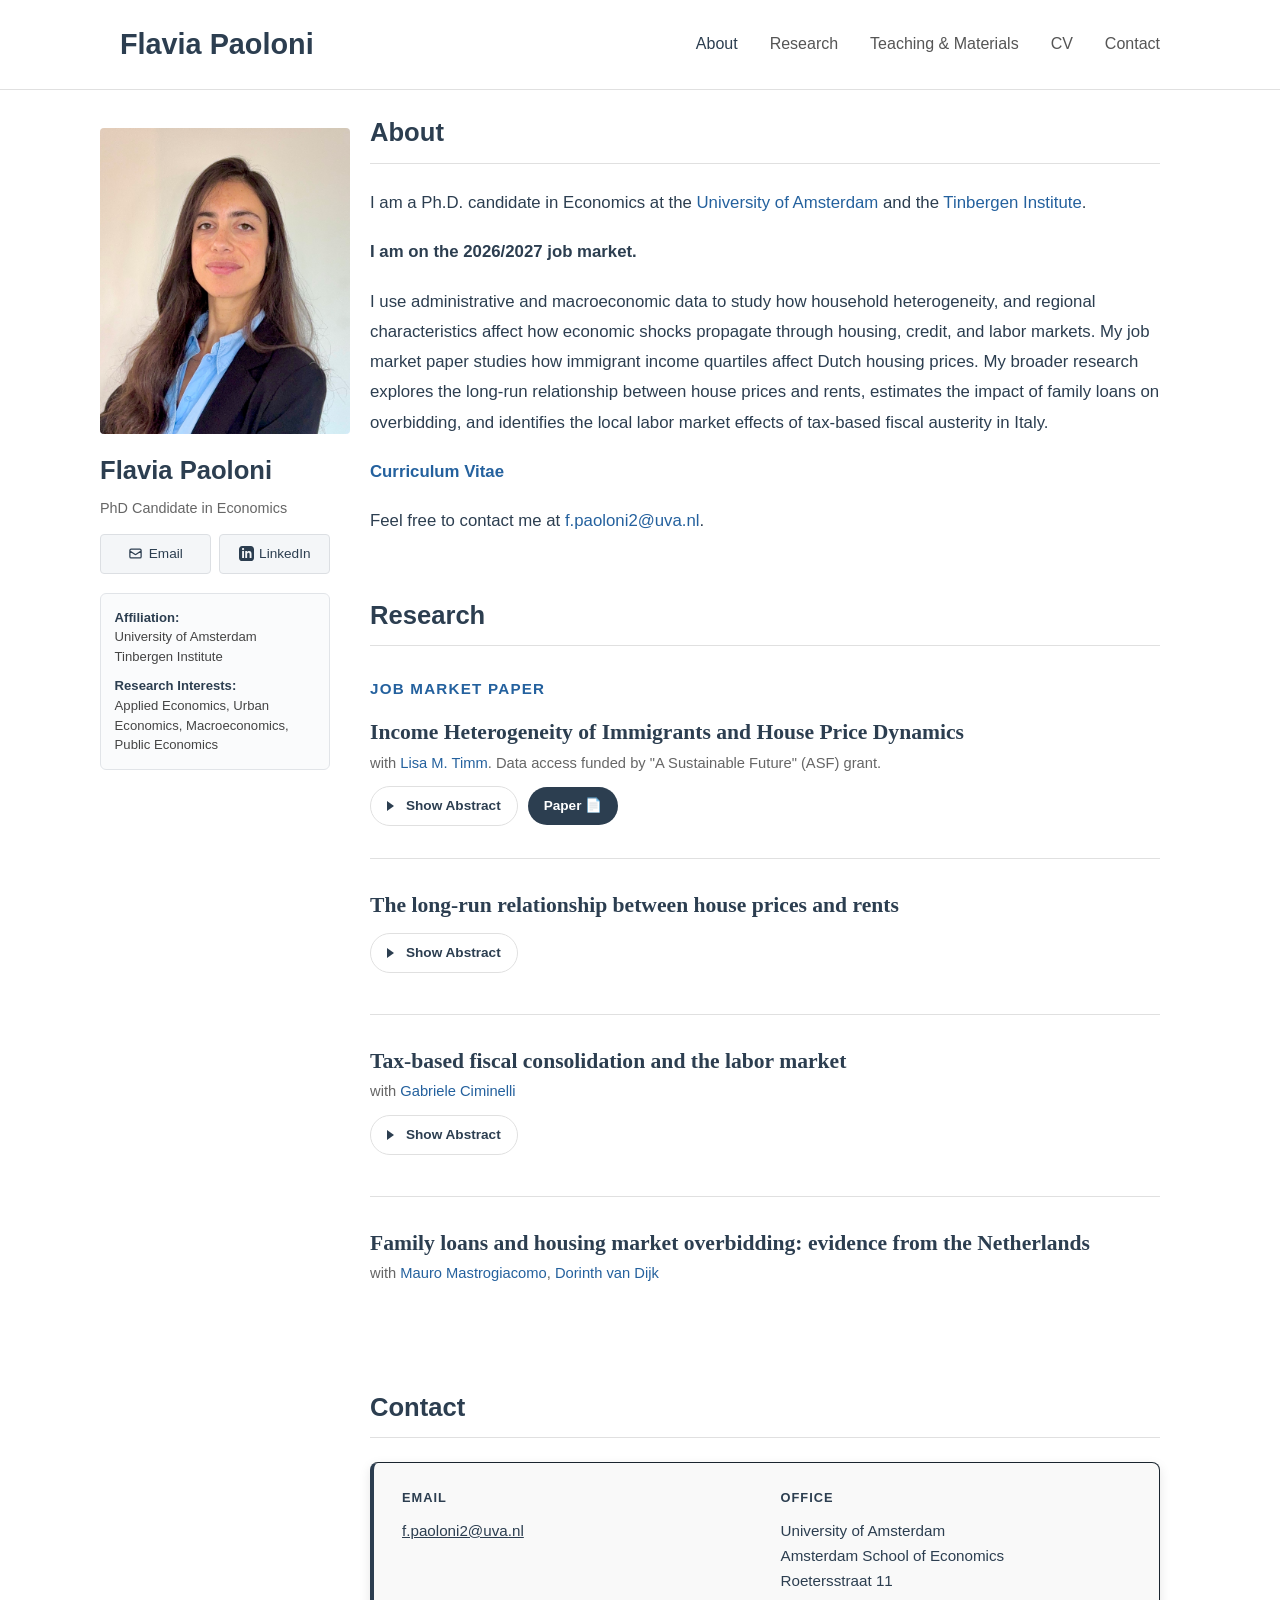
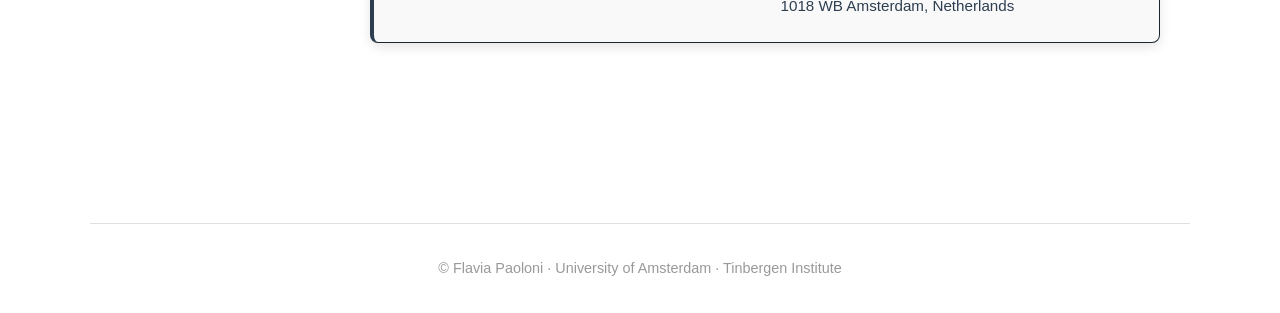
==== commit 27367e08: "Update index.html" ====
--- a/index.html
+++ b/index.html
@@ -31,7 +31,7 @@
 
     <!-- SIDEBAR -->
     <aside class="sidebar">
-        <img src="website.png" alt="Flavia Paoloni" class="profile-photo">
+        <img src="web1.jpg" alt="Flavia Paoloni" class="profile-photo">
         <h2>Flavia Paoloni</h2>
         <p class="subtitle">PhD Candidate in Economics</p>
 
--- a/stylesheet.css
+++ b/stylesheet.css
@@ -1,7 +1,8 @@
+
 /* ==========================================================================
    1. RESET & BASE STYLES
    ========================================================================== */
-- {
+* {
     margin: 0;
     padding: 0;
     box-sizing: border-box;
@@ -36,7 +37,7 @@
 }
 
 .header-content {
-    max-width: 1150px; /* Increased to fit the wider sidebar */
+    max-width: 1100px;
     margin: 0 auto;
     padding: 1.2rem 30px;
     display: flex;
@@ -89,16 +90,16 @@
    ========================================================================== */
 .page-layout {
     display: flex;
-    max-width: 1150px; /* Increased to fit the wider sidebar */
+    max-width: 1100px;
     margin: 0 auto;
     padding-top: 5rem;
     align-items: flex-start;
     justify-content: flex-start;
-    gap: 25px; /* Slightly increased gap for visual balance */
+    gap: 20px;
 }
 
 .sidebar {
-    width: 300px; /* INCREASED FROM 250px to 300px (adjust as needed) */
+    width: 250px;
     padding: 40px 10px 30px 10px;
     position: sticky;
     top: 5.5rem;
@@ -108,7 +109,7 @@
 }
 
 .profile-photo {
-    width: 100%; /* Automatically scales to fill the new sidebar width */
+    width: 250px;
     max-width: 300px;
     height: auto;
     border-radius: 4px;
@@ -157,7 +158,7 @@
 }
 
 .sidebar-btn:hover {
-    background-color: #24619e;
+    background-color: #24619e; */3498db */
     color: #ffffff;
     border-color: #24619e;
 }
@@ -276,7 +277,7 @@
 /* Big, prominent paper title */
 .paper-title {
   font-family: var(--font-serif, Georgia, serif);
-  font-size: 1.35rem;
+  font-size: 1.35rem; /* Made larger and bolder */
   font-weight: 700;
   color: #2c3e50;
   margin-bottom: 0.35rem;
@@ -325,30 +326,25 @@
 }
 
 .abstract-header {
-    display: inline-flex;
-    align-items: center;
-    justify-content: flex-start;
-    gap: 8px;
-    padding: 8px 16px;
-    font-family: -apple-system, BlinkMacSystemFont, "Segoe UI", Roboto, sans-serif;
-    font-weight: 600;
-    font-size: 0.85rem;
-    color: #2c3e50;
-    background: #f8f9fa;
-    border: 1px solid #e0e0e0;
-    border-radius: 8px;
-    cursor: pointer;
-    text-decoration: none;
-    transition: all 0.2s ease;
-    user-select: none;
-    max-width: 100%;
+  padding: 10px 16px;
+  cursor: pointer;
+  font-family: -apple-system, BlinkMacSystemFont, "Segoe UI", Roboto, sans-serif;
+  font-weight: 600;
+  font-size: 0.88rem;
+  color: #2c3e50;
+  display: flex;
+  align-items: center;
+  gap: 8px;
+  transition: background 0.2s, color 0.2s;
+  user-select: none;
+  background: #f8f9fa;
 }
 
 .abstract-header:hover {
-    background: #f1f3f5;
-    color: #24619e;
-    border-color: #24619e;
-}
+  background: #f1f3f5;
+  color: #24619e;
+}
+
 .abstract-header .arrow {
   width: 0;
   height: 0;
@@ -399,12 +395,81 @@
 }
 
 /* ==========================================================================
+   PAPER BANNER & TOGGLE STYLING
+   ========================================================================== */
+
+/* ==========================================================================
    PAPER TOGGLE STYLING (Strictly Left-Aligned)
    ========================================================================== */
 
+.paper-item {
+  margin-bottom: 2rem;
+}
+
+.abstract-container {
+  margin: 12px 0 0 0;
+  border: 1px solid #e0e0e0;
+  border-radius: 8px;
+  background: #fdfdfd;
+  transition: all 0.3s ease;
+  overflow: hidden;
+  box-shadow: 0 2px 6px rgba(0, 0, 0, 0.03);
+}
+
+.abstract-container:hover {
+  border-color: #24619e;
+}
+
 .abstract-header {
-  justify-content: flex-start !important;
+  padding: 10px 16px;
+  cursor: pointer;
+  font-family: -apple-system, BlinkMacSystemFont, "Segoe UI", Roboto, sans-serif;
+  font-weight: 600;
+  font-size: 0.88rem;
+  color: #2c3e50;
+  display: flex;
+  align-items: center;
+  justify-content: flex-start !important; /* Forces all children to the left */
+  gap: 8px;
+  transition: background 0.2s, color 0.2s;
+  user-select: none;
+  background: #f8f9fa;
   width: 100%;
+}
+
+.abstract-header:hover {
+  background: #f1f3f5;
+  color: #24619e;
+}
+
+
+.abstract-header .arrow {
+  width: 0;
+  height: 0;
+  border-top: 5px solid transparent;
+  border-bottom: 5px solid transparent;
+  border-left: 7px solid #2c3e50;
+  display: inline-block;
+  vertical-align: middle;
+  transition: transform 0.2s ease-in-out;
+  margin-right: 4px;
+  flex-shrink: 0;
+}
+
+.abstract-header.expanded .arrow {
+  transform: rotate(90deg);
+}
+
+.abstract-content {
+  display: none;
+  padding: 18px 22px;
+  font-family: var(--font-serif, Georgia, serif);
+  color: #444444;
+  font-size: 1.02rem;
+  line-height: 1.7;
+  text-align: justify;
+  background-color: #ffffff;
+  border-top: 1px solid #e0e0e0;
 }
 
 /* Shared styling for both the abstract toggle and draft button */
@@ -434,14 +499,14 @@
   border-color: #24619e;
 }
 
-/* Research Paper Link Button */
+/* Research Paper Link Button (Matches CV Button style) */
 .paper-link-btn {
   display: inline-flex;
   align-items: center;
   background-color: #2c3e50 !important;
   color: #ffffff !important;
-  padding: 7px 16px;
-  border-radius: 9999px !important;
+  padding: 7px 16px; /* Slightly compact for the paper action row */
+  border-radius: 9999px !important; /* Fully rounded pill style */
   text-decoration: none;
   font-family: -apple-system, BlinkMacSystemFont, "Segoe UI", Roboto, sans-serif;
   font-weight: 600;
@@ -453,7 +518,6 @@
   background-color: #1a252f !important;
   color: #ffffff !important;
 }
-
 /* --- Desktop Default --- */
 .abstract-header .toggle-text::before {
     content: "Show Abstract";
@@ -462,7 +526,21 @@
 .abstract-header.expanded .toggle-text::before {
     content: "Hide Abstract";
 }
-
+/* Styling for University/Institution Headings inside Teaching */
+.teaching-institution {
+    font-family: -apple-system, BlinkMacSystemFont, "Segoe UI", Roboto, sans-serif; /* Matches body/meta font instead of heavy serif paper titles */
+    font-size: 1.05rem; /* Balanced size, smaller than paper titles */
+    font-weight: 600;
+    color: #2c3e50;
+    margin-bottom: 0.4rem;
+    margin-top: 0;
+}
+
+.timeline-meta {
+    font-size: 0.92rem;
+    color: #555555;
+    margin-bottom: 0.3rem;
+}
 
 /* ==========================================================================
    6. CV PAGE STYLING
@@ -473,14 +551,14 @@
     padding: 20px 0;
 }
 
-/* CV Download Button */
+/* CV Download Button (Updated to round pill shape) */
 .cv-download-btn {
   display: inline-flex;
   align-items: center;
   background-color: #2c3e50 !important;
   color: #ffffff !important;
   padding: 10px 20px;
-  border-radius: 9999px !important;
+  border-radius: 9999px !important; /* Fully rounded pill style */
   text-decoration: none;
   font-weight: 600;
   font-size: 0.95rem;
@@ -557,7 +635,7 @@
    8. FOOTER
    ========================================================================== */
 footer {
-    max-width: 1150px; /* Increased to match header/layout */
+    max-width: 1100px;
     margin: 4rem auto 0;
     padding: 2rem 30px;
     text-align: center;
@@ -568,7 +646,10 @@
 
 
 /* ==========================================================================
-   9. MOBILE RESPONSIVE STYLES
+   2. MOBILE RESPONSIVE STYLES (Properly unified block)
+   ========================================================================== */
+/* ==========================================================================
+   MOBILE RESPONSIVE STYLES
    ========================================================================== */
 @media (max-width: 768px) {
 
@@ -682,7 +763,64 @@
         margin-bottom: 1.5rem;
     }
 
+    /* Adjust abstract banner box for phone screens */
     .abstract-header {
+        padding: 12px 14px;
+        flex-direction: column; /* Stacks title & toggle neatly on narrow screens */
+        align-items: flex-start;
+        gap: 8px;
+    }
+
+    .banner-title {
+        font-size: 1.05rem;
+        line-height: 1.35;
+    }
+
+    .banner-authors {
+        font-size: 0.82rem;
+    }
+
+    .toggle-action {
+        align-self: flex-start;
+        font-size: 0.75rem;
+        margin-top: 2px;
+    }
+
+    .abstract-content,
+    .abstract {
+        padding: 14px 16px;
+        font-size: 0.95rem;
+        line-height: 1.6;
+    }
+
+    /* Force research plots to scale smoothly within mobile margins */
+    .paper-plot-img,
+    .abstract-figure {
+        width: 100%;
+        max-width: 100%;
+        margin: 12px 0 0;
+    }
+
+    .protected-plot,
+    .paper-plot-img img {
+        width: 100%;
+        height: auto;
+        max-width: 100%;
+    }
+
+   .draft-button {
+        flex-wrap: nowrap !important;
+        gap: 8px !important;
+    }
+
+    /* Ensure the abstract button stays horizontal inside (no vertical stacking) */
+    .abstract-header {
+        flex-direction: row !important;
+        padding: 6px 12px !important;
+        font-size: 0.8rem !important;
+    }
+
+   .abstract-header {
         flex-direction: row !important;
         align-items: center !important;
         padding: 8px 14px !important;
@@ -690,32 +828,14 @@
         gap: 8px !important;
     }
 
+    /* Override the text to always just be "Abstract" on mobile */
     .abstract-header .toggle-text::before,
     .abstract-header.expanded .toggle-text::before {
         content: "Abstract" !important;
     }
-
-    .abstract-content,
-    .abstract {
-        padding: 14px 16px;
-        font-size: 0.95rem;
-        line-height: 1.6;
-    }
-
-    .paper-plot-img,
-    .abstract-figure {
-        width: 100%;
-        max-width: 100%;
-        margin: 12px 0 0;
-    }
-
-    .protected-plot,
-    .paper-plot-img img {
-        width: 100%;
-        height: auto;
-        max-width: 100%;
-    }
-
+    /* ------------------------------------------ */
+
+    /* Adjust the paper link button to match size nicely on mobile */
     .paper-link-btn {
         padding: 6px 12px !important;
         font-size: 0.8rem !important;
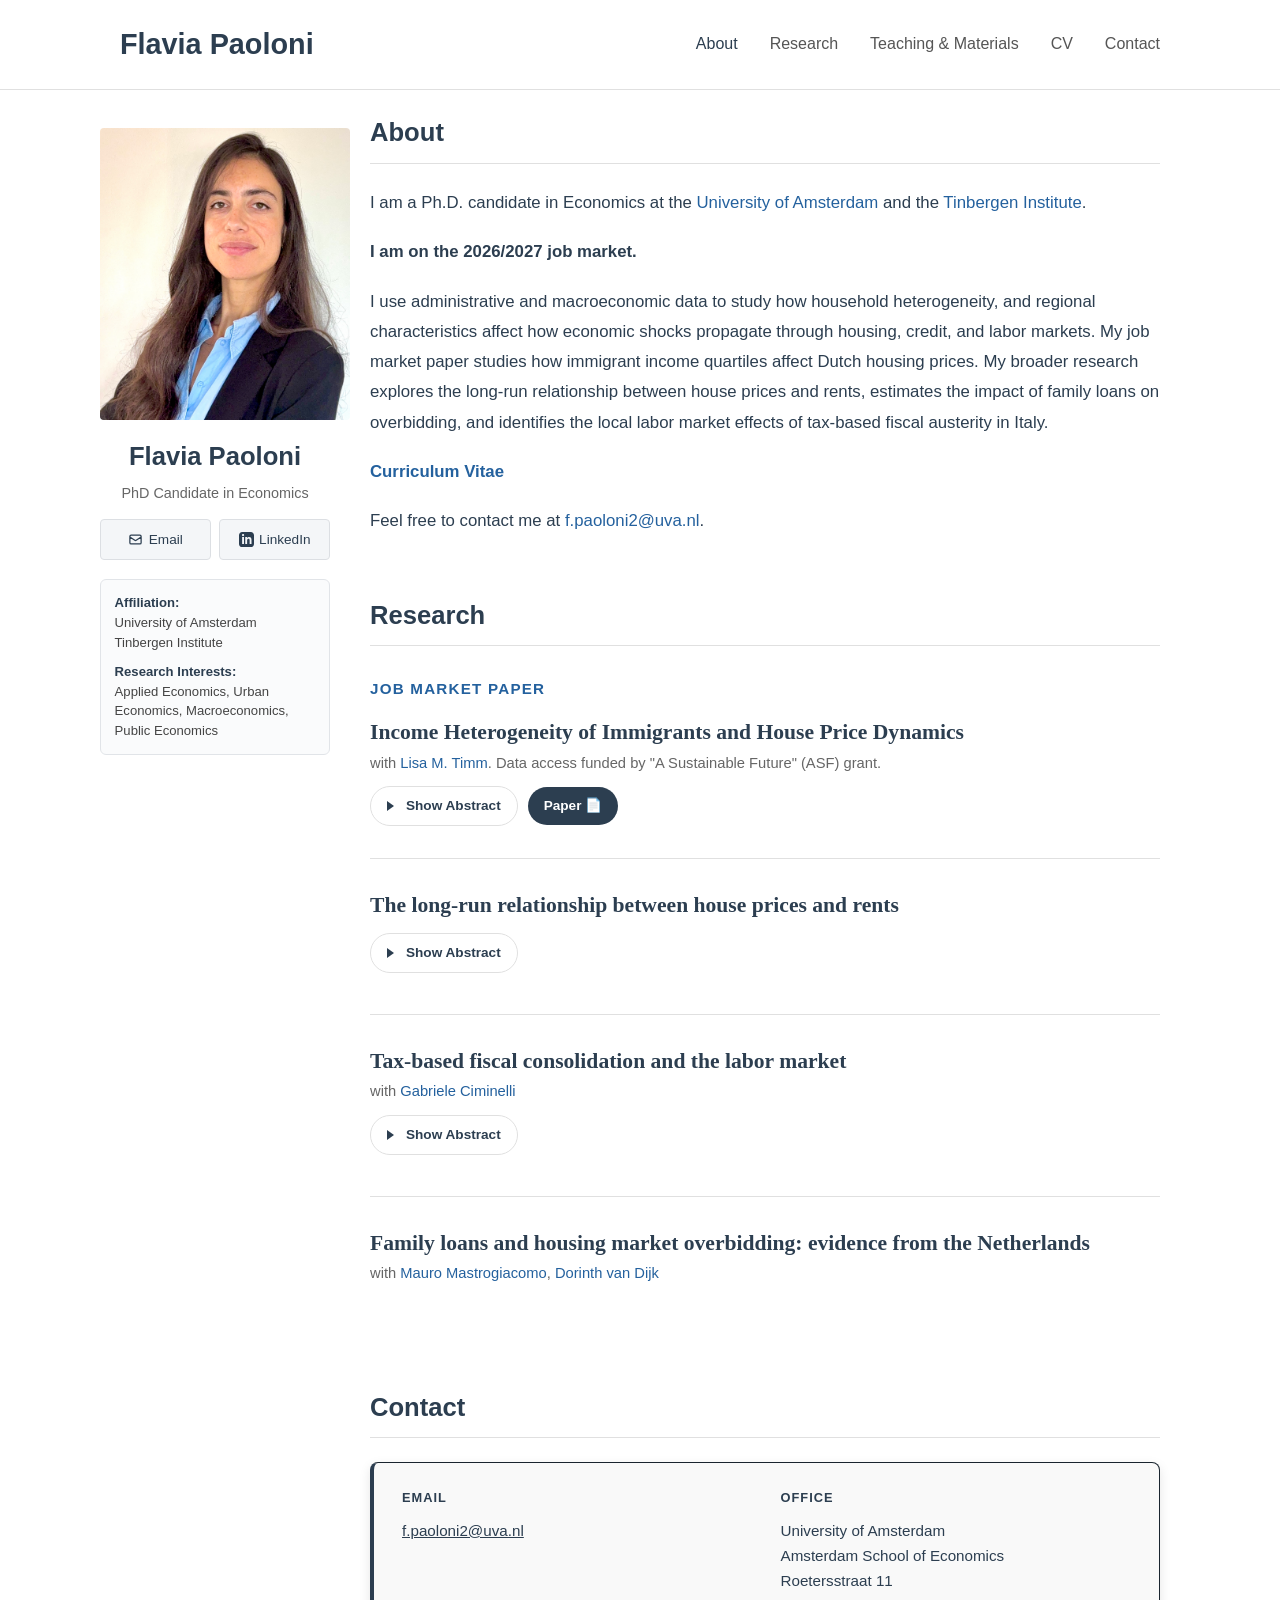
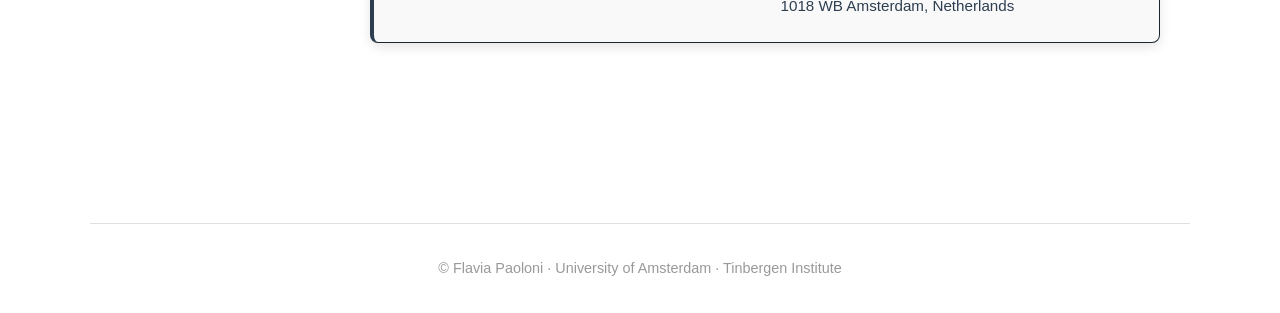
==== commit c611ab36: "Update index.html" ====
--- a/index.html
+++ b/index.html
@@ -31,7 +31,7 @@
 
     <!-- SIDEBAR -->
     <aside class="sidebar">
-        <img src="web1.jpg" alt="Flavia Paoloni" class="profile-photo">
+        <img src="webpage.png" alt="Flavia Paoloni" class="profile-photo">
         <h2>Flavia Paoloni</h2>
         <p class="subtitle">PhD Candidate in Economics</p>
 
--- a/stylesheet.css
+++ b/stylesheet.css
@@ -105,7 +105,7 @@
     top: 5.5rem;
     align-self: flex-start;
     flex-shrink: 0;
-    text-align: left;
+    text-align: center;
 }
 
 .profile-photo {
@@ -176,6 +176,7 @@
     border-radius: 6px;
     padding: 0.85rem;
     font-size: 0.82rem;
+   text-align:left;
     line-height: 1.5;
     color: #444;
 }
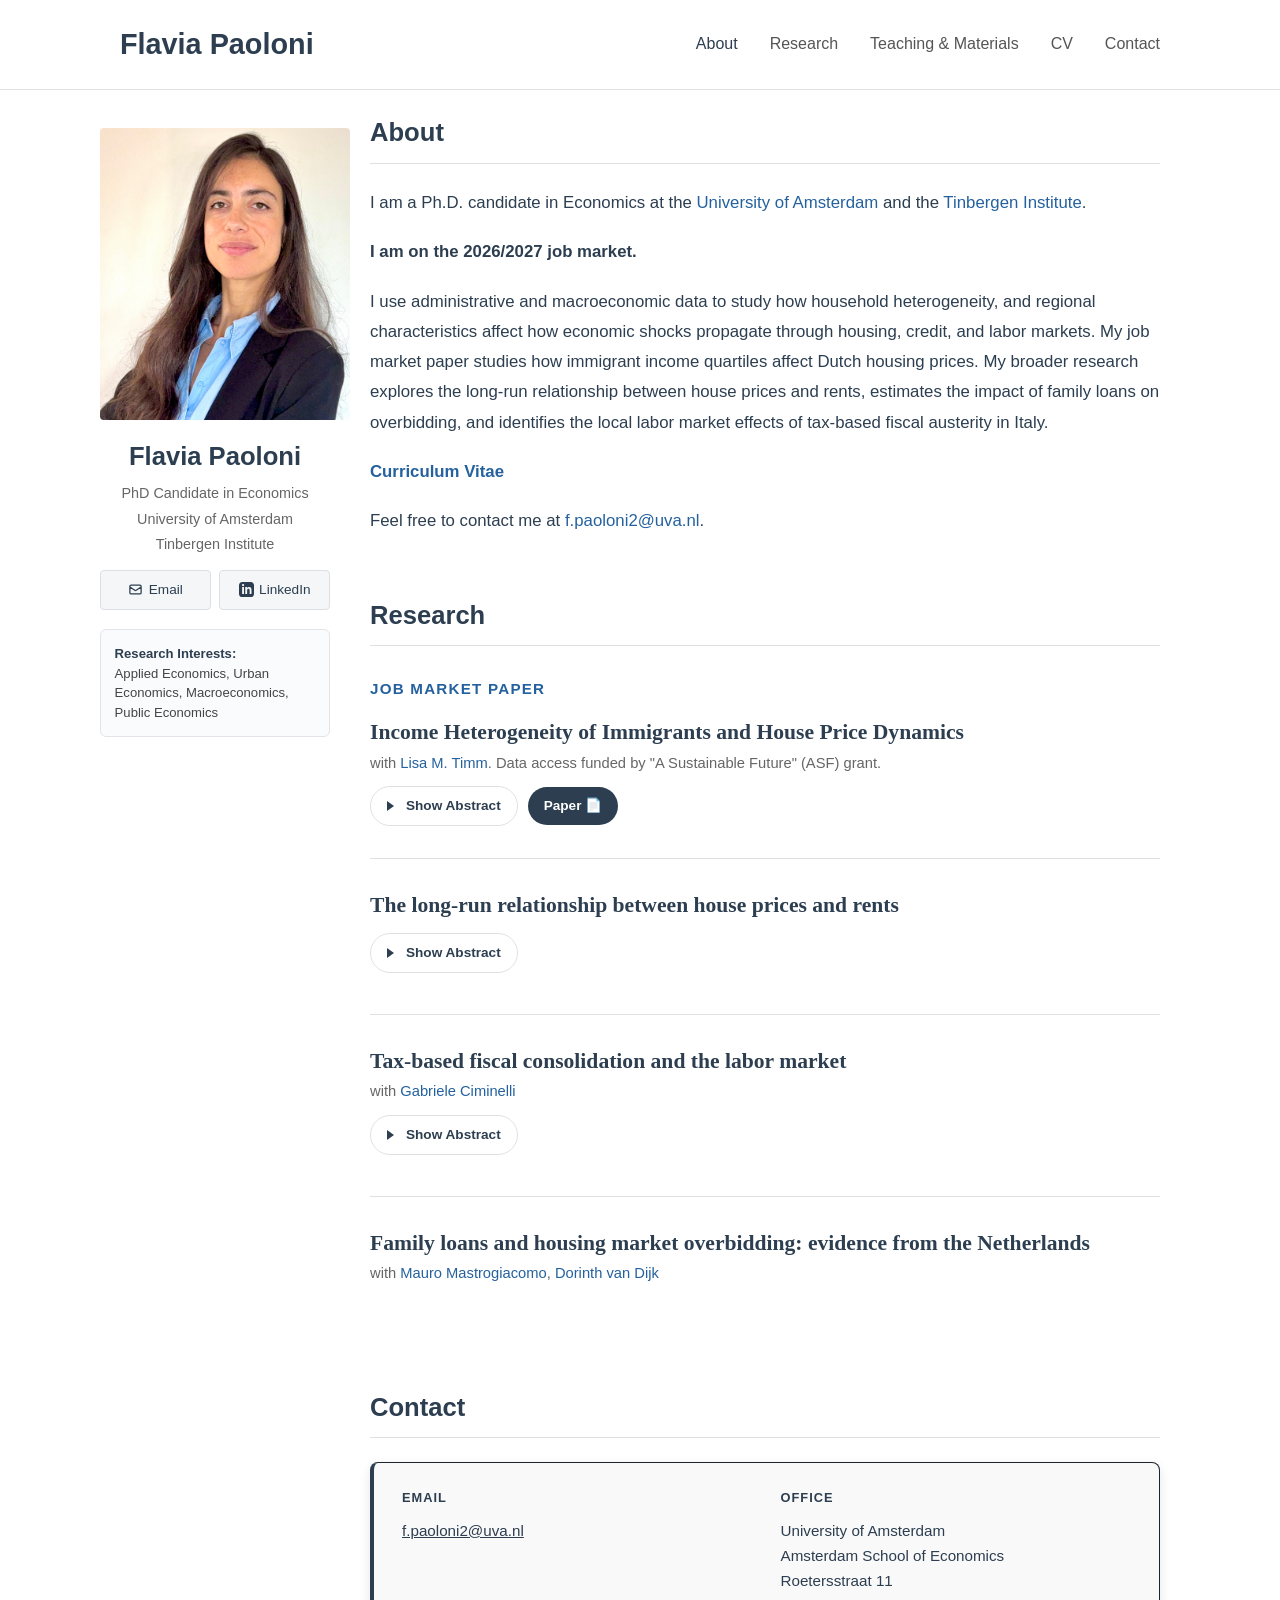
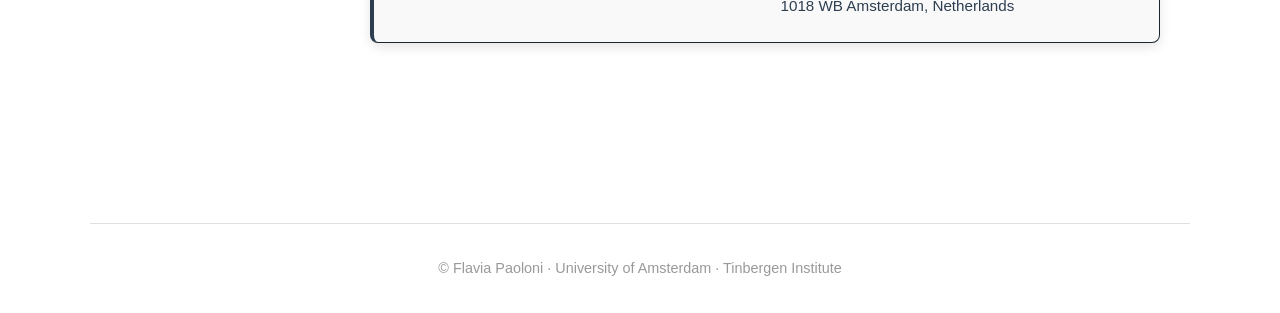
==== commit 5e086779: "Enhance sidebar with additional academic details Updated subtitle to include university affiliation." ====
--- a/index.html
+++ b/index.html
@@ -30,11 +30,10 @@
 <div class="page-layout">
 
     <!-- SIDEBAR -->
-    <aside class="sidebar">
+  <aside class="sidebar">
         <img src="webpage.png" alt="Flavia Paoloni" class="profile-photo">
         <h2>Flavia Paoloni</h2>
-        <p class="subtitle">PhD Candidate in Economics</p>
-
+        <p class="subtitle">PhD Candidate in Economics <br> University of Amsterdam<br>Tinbergen Institute</p> 
         <!-- Sidebar Action Buttons -->
         <div class="sidebar-buttons">
             <a class="sidebar-btn" href="mailto:f.paoloni2@uva.nl">
@@ -53,8 +52,8 @@
 
         <!-- Academic Info Box -->
         <div class="sidebar-box">
-            <p><strong>Affiliation:</strong><br>University of Amsterdam<br>Tinbergen Institute</p>
-            <p style="margin-top: 0.6rem;"><strong>Research Interests:</strong><br>Applied Economics, Urban Economics, Macroeconomics, Public Economics </p>
+            <!--  <p><strong>Affiliation:</strong><br>University of Amsterdam<br>Tinbergen Institute</p> -->
+            <p><strong>Research Interests:</strong><br>Applied Economics, Urban Economics, Macroeconomics, Public Economics</p>
         </div>
     </aside>
 
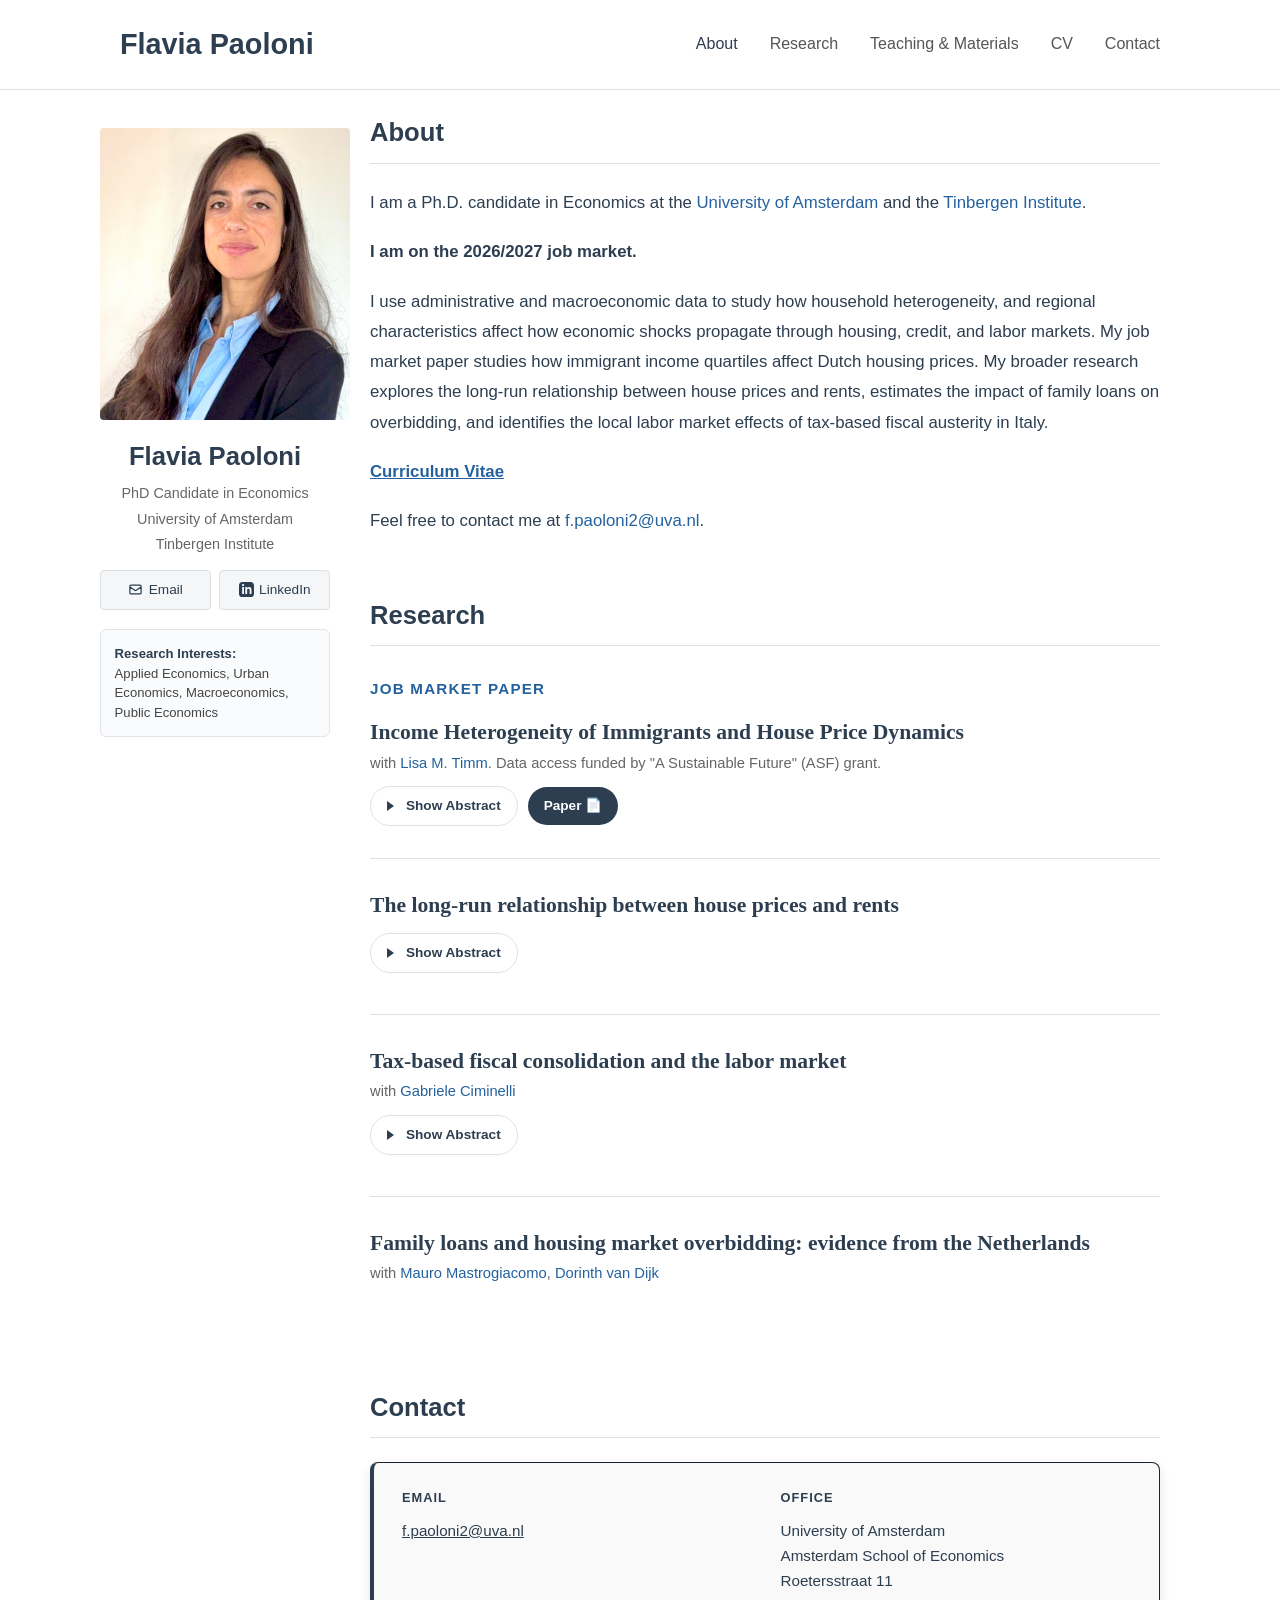
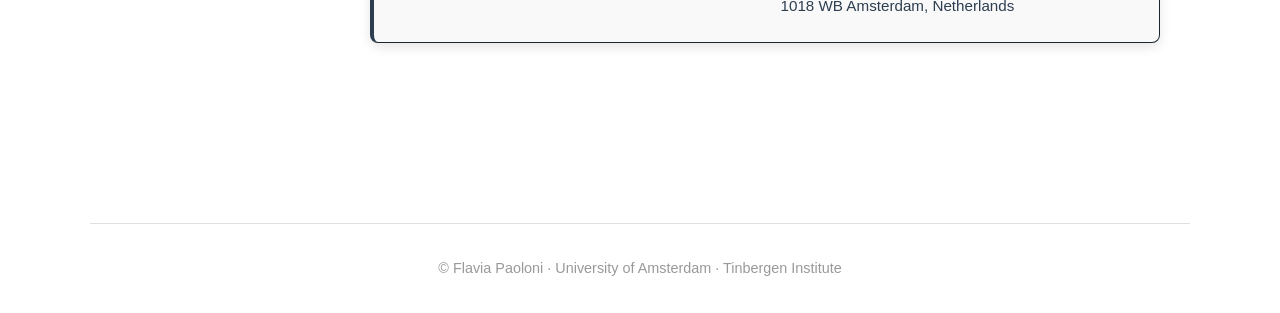
==== commit 9533939d: "Update index.html" ====
--- a/index.html
+++ b/index.html
@@ -70,7 +70,7 @@
             <p>I use administrative and macroeconomic data to study how household heterogeneity, and regional characteristics affect how economic shocks propagate through housing, credit, and labor markets. 
                 My job market paper studies how immigrant income quartiles affect Dutch housing prices. My broader research explores the long-run relationship between house prices and rents, estimates the impact of family loans on overbidding, and identifies the local labor market effects of tax-based fiscal austerity in Italy.</p>
                <!--  housing markets and fiscal policy. My research examines the relationship between house prices and rents, the role of socio-economic factors and credit conditions in the Dutch housing market, and the effects of tax-based consolidation on local labour markets in Italy.</p> -->
-            <p> <a href="cv.html"><strong>Curriculum Vitae</strong></a></p>
+            <p> <a href="cv.html"><strong><u>Curriculum Vitae</u></strong></a></p>
             <p>Feel free to contact me at <a href="mailto:f.paoloni2@uva.nl" target="_blank">f.paoloni2@uva.nl</a>.</p>
         </section>
 <!-- RESEARCH SECTION -->
@@ -104,7 +104,7 @@
         </div>
 
         <!-- Paper Link Button -->
-        <a href="your-paper-link.pdf" class="paper-link-btn" target="_blank">Paper 📄</a>
+        <a href="Paoloni_jmp.pdf" class="paper-link-btn" target="_blank">Paper 📄</a>
         
     </div>
              
